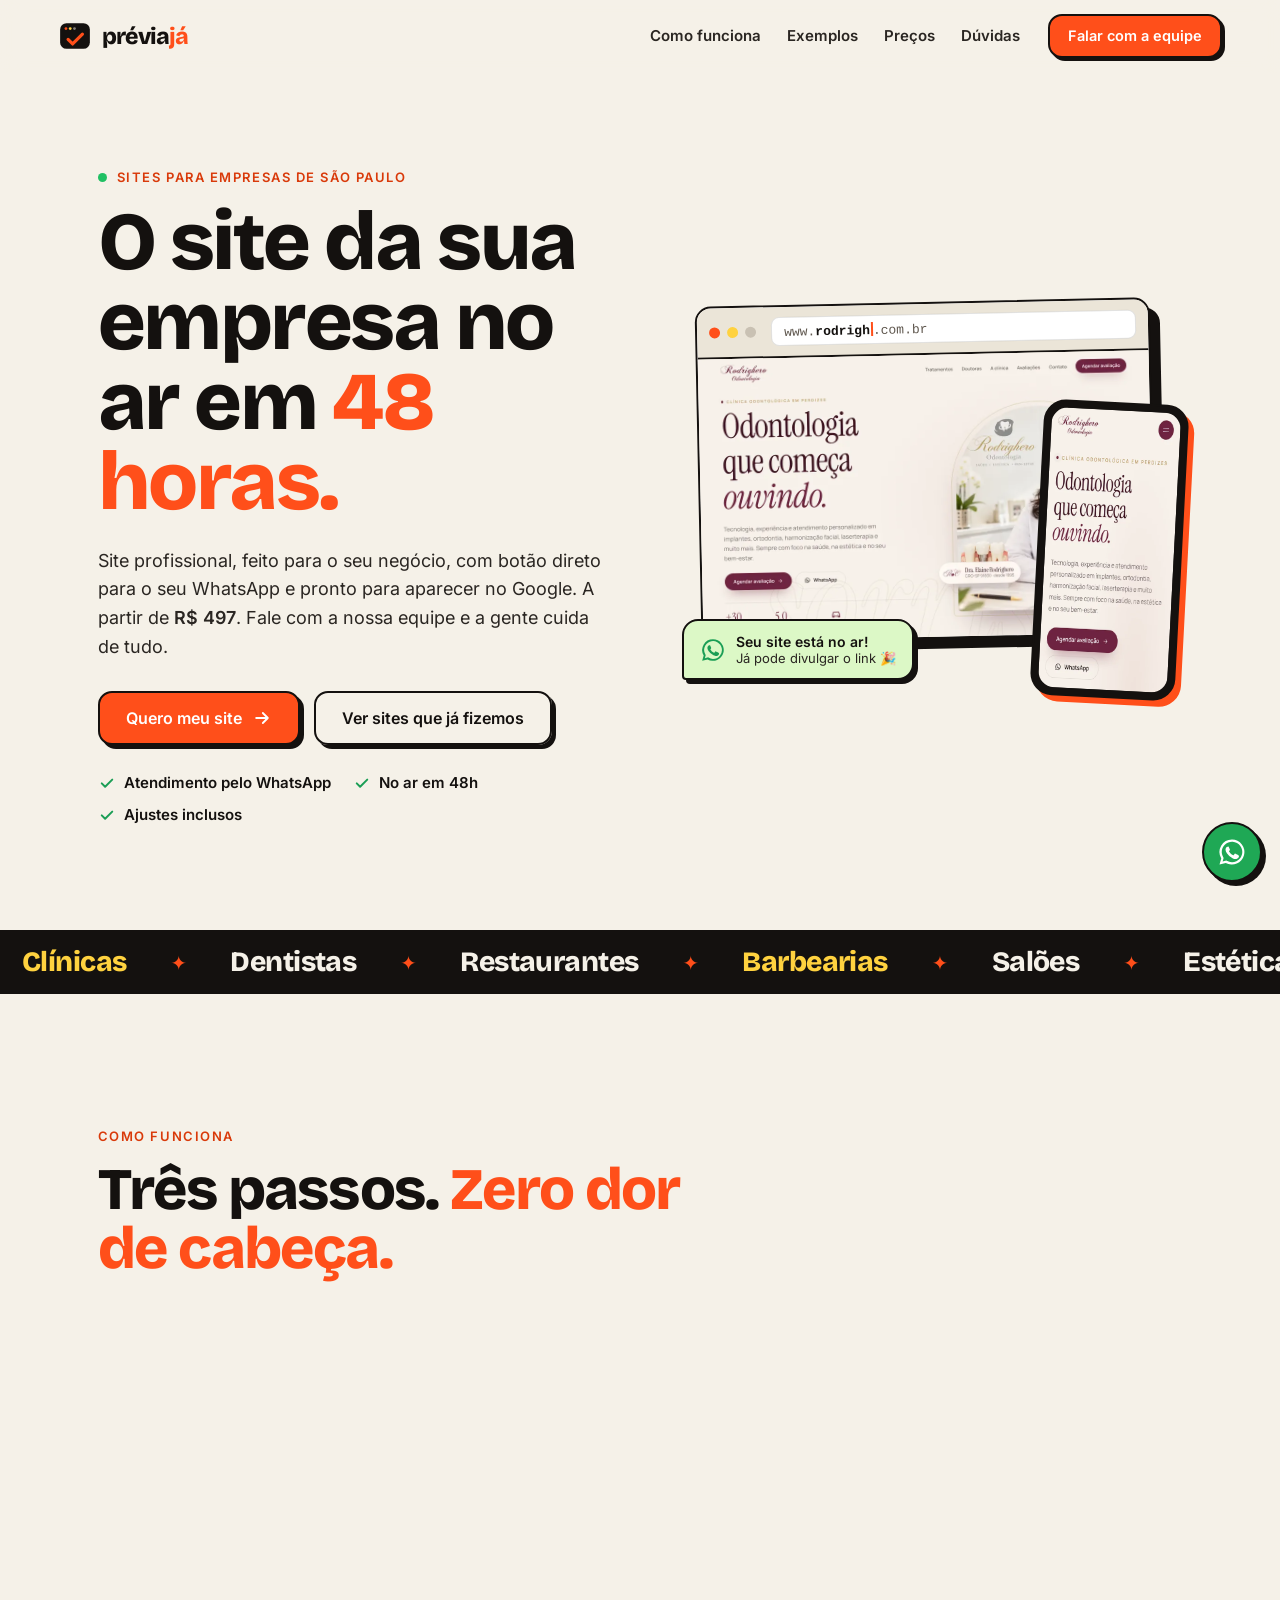
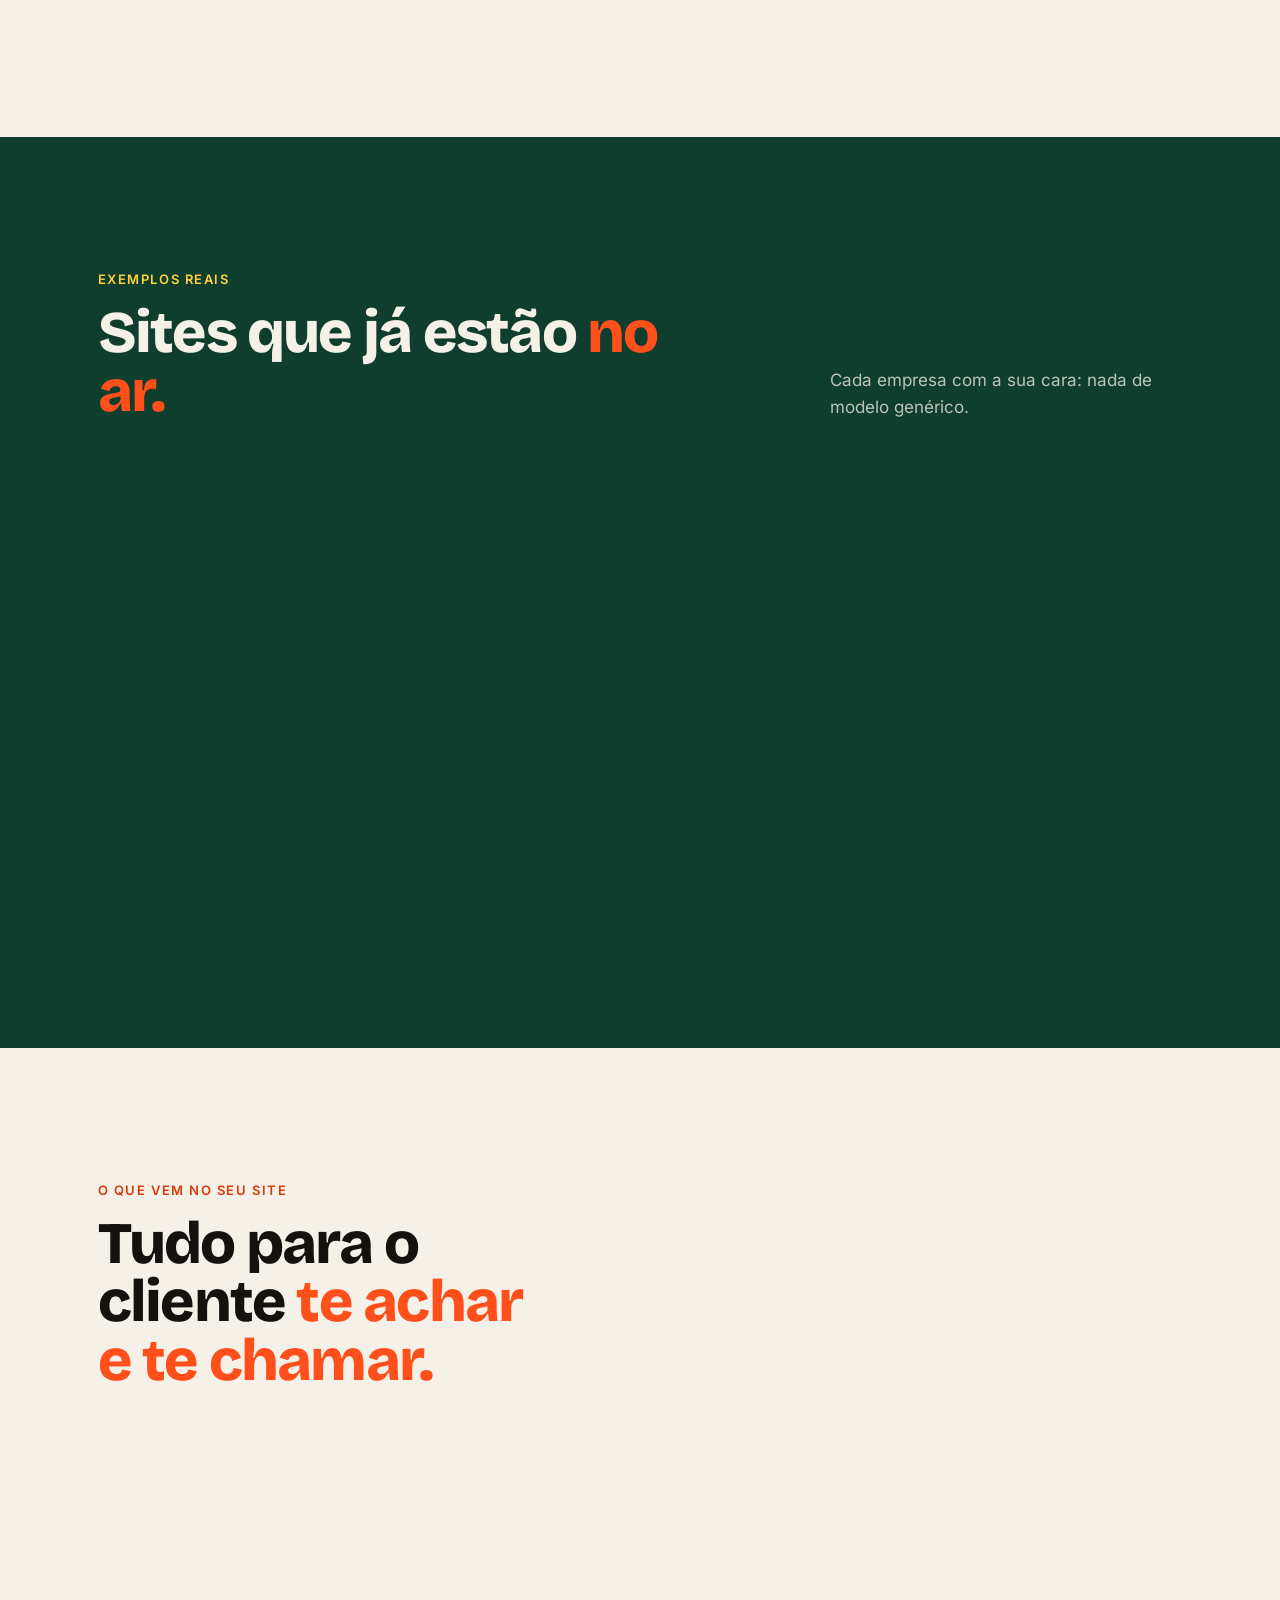
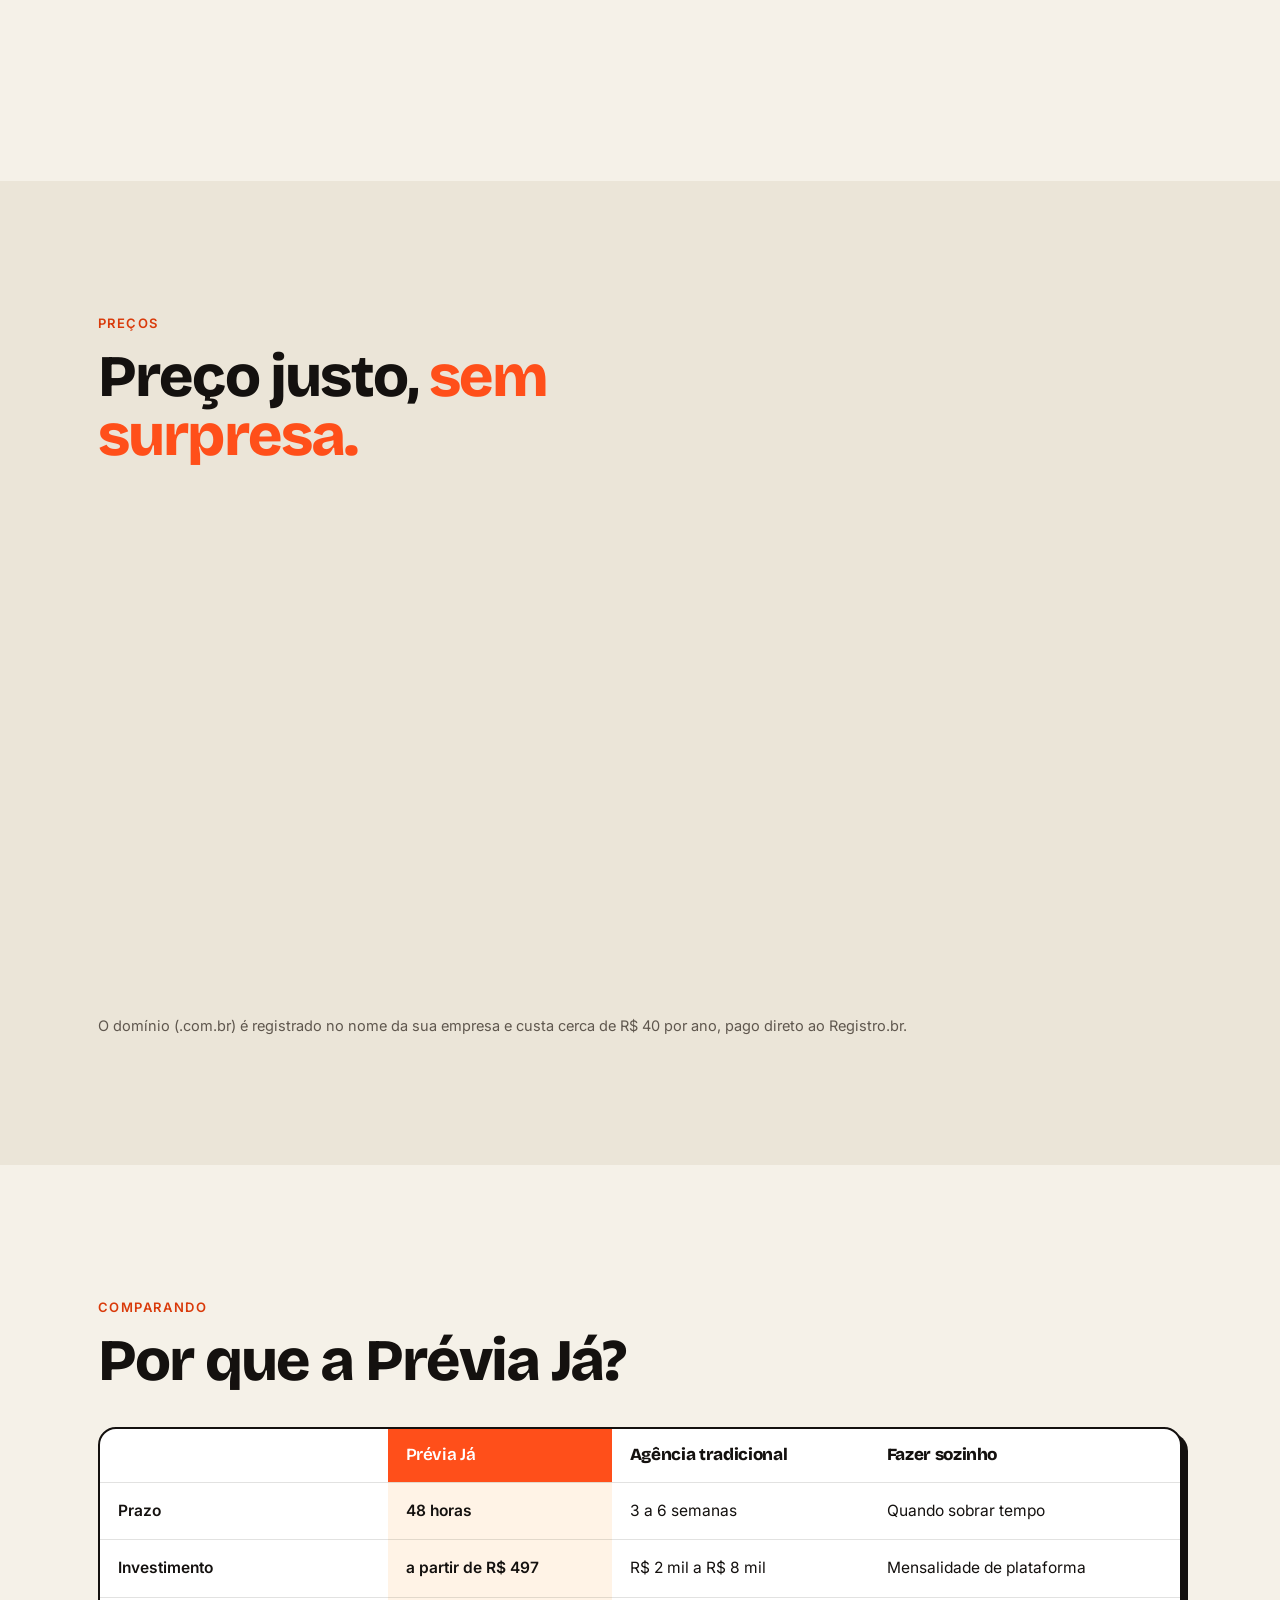
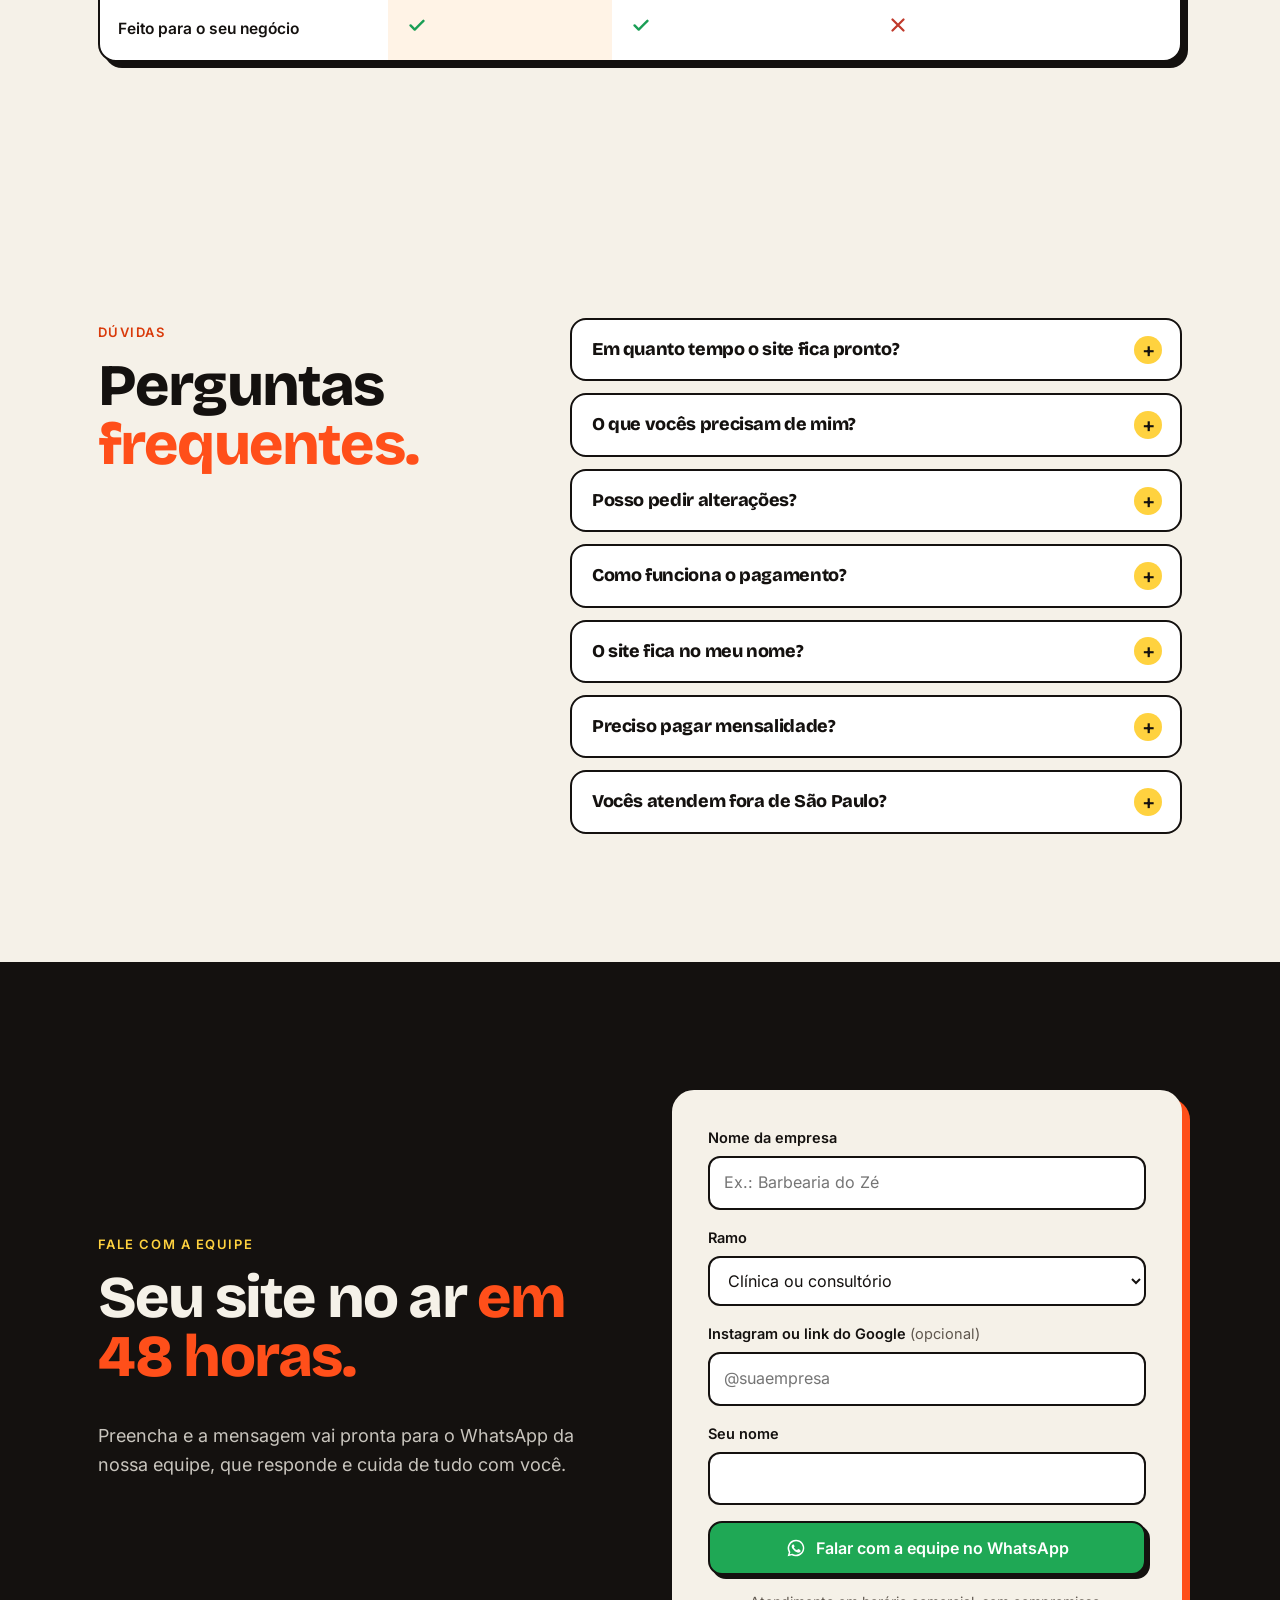
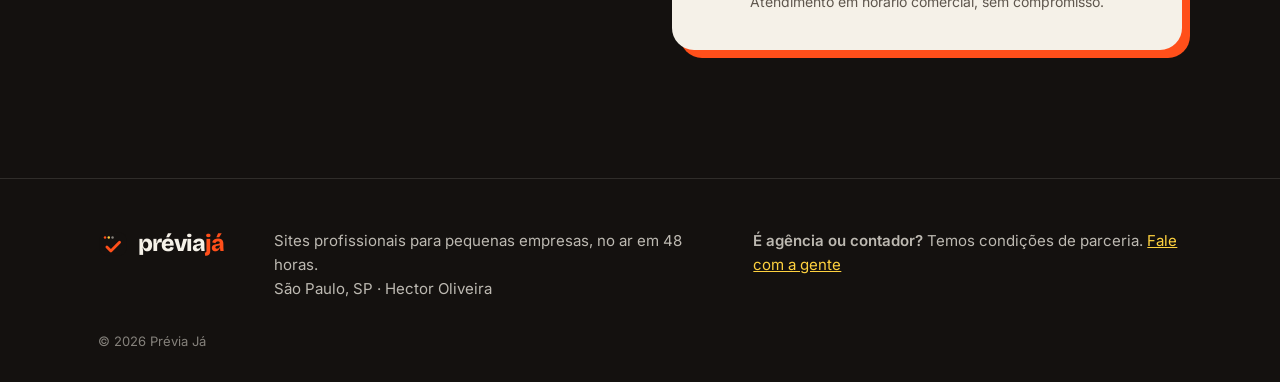
==== index.html @ f1b8ffe3 "Site da marca Prévia Já Co-Authored-By: Claude Opus 5.5 <noreply@anthropic.com> Claude-Session: http" ====
<!doctype html>
<html lang="pt-BR">
<head>
<meta charset="utf-8">
<meta name="viewport" content="width=device-width, initial-scale=1, viewport-fit=cover">
<title>Prévia Já · Site profissional para sua empresa no ar em 48 horas</title>
<meta name="description" content="Prévia Já cria sites profissionais para pequenas empresas, com botão direto para o WhatsApp e prontos para o Google. No ar em 48 horas, a partir de R$ 497. Clínicas, restaurantes, salões, lojas e serviços de São Paulo.">
<link rel="canonical" href="https://hctoliv.github.io/previaja/">
<meta name="robots" content="index, follow, max-image-preview:large">
<meta name="theme-color" content="#F5F1E8">
<meta name="referrer" content="strict-origin-when-cross-origin">
<meta http-equiv="Content-Security-Policy" content="default-src 'self'; img-src 'self' data:; style-src 'self'; font-src 'self'; script-src 'self'; connect-src 'self'; base-uri 'self'; form-action 'none'; object-src 'none'">
<meta property="og:type" content="website">
<meta property="og:locale" content="pt_BR">
<meta property="og:site_name" content="Prévia Já">
<meta property="og:title" content="Prévia Já · O site da sua empresa no ar em 48 horas">
<meta property="og:description" content="Site profissional, com WhatsApp e pronto para o Google, a partir de R$ 497. A equipe cuida de tudo.">
<meta property="og:url" content="https://hctoliv.github.io/previaja/">
<meta property="og:image" content="https://hctoliv.github.io/previaja/img/og.jpg">
<meta property="og:image:width" content="1200">
<meta property="og:image:height" content="630">
<meta name="twitter:card" content="summary_large_image">
<link rel="icon" href="img/logo.svg" type="image/svg+xml">
<link rel="apple-touch-icon" href="img/apple-touch-icon.png">
<link rel="preload" href="fonts/bricolage-grotesque-latin-800-normal.woff2" as="font" type="font/woff2" crossorigin>
<link rel="preload" href="fonts/inter-latin-400-normal.woff2" as="font" type="font/woff2" crossorigin>
<link rel="stylesheet" href="styles.css?v=1">
<script type="application/ld+json">
{"@context":"https://schema.org","@type":"ProfessionalService","name":"Prévia Já","description":"Criação de sites profissionais para pequenas empresas, no ar em 48 horas.","url":"https://hctoliv.github.io/previaja/","areaServed":"São Paulo, SP","founder":{"@type":"Person","name":"Hector Oliveira"},"offers":[{"@type":"Offer","name":"Site Express","price":"497","priceCurrency":"BRL"},{"@type":"Offer","name":"Site Completo","price":"1497","priceCurrency":"BRL"}]}
</script>
</head>
<body>

<svg class="sprite" aria-hidden="true">
  <symbol id="i-wa" viewBox="0 0 24 24"><path fill="currentColor" d="M12 2a10 10 0 0 0-8.6 15.1L2 22l5-1.3A10 10 0 1 0 12 2zm0 18.2a8.2 8.2 0 0 1-4.2-1.2l-.3-.2-3 .8.8-2.9-.2-.3A8.2 8.2 0 1 1 12 20.2zm4.5-6.1c-.2-.1-1.5-.7-1.7-.8s-.4-.1-.6.1-.7.8-.8 1-.3.2-.5.1a6.7 6.7 0 0 1-3.3-2.9c-.3-.4.3-.4.7-1.3.1-.2 0-.3 0-.4l-.8-1.8c-.2-.5-.4-.4-.6-.4h-.5a1 1 0 0 0-.7.3 3 3 0 0 0-.9 2.2 5.2 5.2 0 0 0 1.1 2.7 11.8 11.8 0 0 0 4.5 4c1.7.7 2.3.8 3.2.6a2.7 2.7 0 0 0 1.8-1.3 2.2 2.2 0 0 0 .1-1.3c0-.1-.2-.2-.5-.3z"/></symbol>
  <symbol id="i-arrow" viewBox="0 0 24 24"><path fill="none" stroke="currentColor" stroke-width="2.2" stroke-linecap="round" stroke-linejoin="round" d="M5 12h14m-6-6 6 6-6 6"/></symbol>
  <symbol id="i-check" viewBox="0 0 24 24"><path fill="none" stroke="currentColor" stroke-width="2.6" stroke-linecap="round" stroke-linejoin="round" d="m5 12.5 4.5 4.5L19 7.5"/></symbol>
  <symbol id="i-x" viewBox="0 0 24 24"><path fill="none" stroke="currentColor" stroke-width="2.4" stroke-linecap="round" d="M6 6l12 12M18 6 6 18"/></symbol>
</svg>

<a class="skip" href="#conteudo">Pular para o conteúdo</a>

<header class="nav" id="nav">
  <a class="brand" href="#topo" aria-label="Prévia Já, início"><img src="img/logo.svg" alt="" width="34" height="34"><span>prévia<b>já</b></span></a>
  <nav class="nav__links" aria-label="Seções">
    <a href="#como">Como funciona</a>
    <a href="#exemplos">Exemplos</a>
    <a href="#precos">Preços</a>
    <a href="#duvidas">Dúvidas</a>
  </nav>
  <a class="btn btn--sm" href="#pedir">Falar com a equipe</a>
</header>

<main id="conteudo">

  <section class="hero" id="topo">
    <div class="wrap hero__grid">
      <div class="hero__copy">
        <p class="kicker"><span class="dot"></span>Sites para empresas de São Paulo</p>
        <h1>O site da sua empresa no ar em <em>48 horas.</em></h1>
        <p class="lead">Site profissional, feito para o seu negócio, com botão direto para o seu WhatsApp e pronto para aparecer no Google. A partir de <b>R$ 497</b>. Fale com a nossa equipe e a gente cuida de tudo.</p>
        <div class="hero__ctas">
          <a class="btn" href="#pedir">Quero meu site<svg><use href="#i-arrow"/></svg></a>
          <a class="btn btn--ghost" href="#exemplos">Ver sites que já fizemos</a>
        </div>
        <ul class="hero__proof">
          <li><svg><use href="#i-check"/></svg>Atendimento pelo WhatsApp</li>
          <li><svg><use href="#i-check"/></svg>No ar em 48h</li>
          <li><svg><use href="#i-check"/></svg>Ajustes inclusos</li>
        </ul>
      </div>
      <div class="hero__demo" aria-hidden="true">
        <div class="browser">
          <div class="browser__bar"><i></i><i></i><i></i><span class="browser__url">www.<b id="urlSlug">suaempresa</b><span class="caret"></span>.com.br</span></div>
          <div class="browser__screen" id="screens">
            <img class="on" src="img/ex-rodrighero-d.webp" alt="" width="960" height="600">
            <img src="img/ex-larisse-imoveis-d.webp" alt="" width="960" height="600">
            <img src="img/ex-impressao45-d.webp" alt="" width="960" height="600">
            <img src="img/ex-henrique-podgurski-d.webp" alt="" width="960" height="600">
            <img src="img/ex-ricardo-tattoo-site-d.webp" alt="" width="960" height="600">
          </div>
        </div>
        <div class="phone"><img id="phoneShot" src="img/ex-rodrighero-m.webp" alt="" width="390" height="844"></div>
        <div class="bubble"><svg><use href="#i-wa"/></svg><span><b>Seu site está no ar!</b><small>Já pode divulgar o link 🎉</small></span></div>
      </div>
    </div>
  </section>

  <div class="marquee" aria-hidden="true"><div class="marquee__track">
    <span>Clínicas</span><span>Dentistas</span><span>Restaurantes</span><span>Barbearias</span><span>Salões</span><span>Estética</span><span>Pet shops</span><span>Imobiliárias</span><span>Lojas</span><span>Oficinas</span><span>Advogados</span><span>Contadores</span>
    <span>Clínicas</span><span>Dentistas</span><span>Restaurantes</span><span>Barbearias</span><span>Salões</span><span>Estética</span><span>Pet shops</span><span>Imobiliárias</span><span>Lojas</span><span>Oficinas</span><span>Advogados</span><span>Contadores</span>
  </div></div>

  <section class="sec how" id="como">
    <div class="wrap">
      <p class="kicker">Como funciona</p>
      <h2>Três passos. <em>Zero dor de cabeça.</em></h2>
      <ol class="steps">
        <li class="step rv">
          <span class="step__n">1</span>
          <h3>Fale com a gente</h3>
          <p>Mande o nome da empresa e o Instagram pelo WhatsApp. Nossa equipe entende o que você precisa.</p>
        </li>
        <li class="step rv">
          <span class="step__n">2</span>
          <h3>A gente cria</h3>
          <p>Montamos o site com as suas fotos, os seus serviços e a sua cara. Você acompanha e pede ajustes pelo WhatsApp.</p>
        </li>
        <li class="step rv">
          <span class="step__n">3</span>
          <h3>No ar em 48 horas</h3>
          <p>O site vai ao ar com o seu endereço na internet, pronto para divulgar e receber clientes.</p>
        </li>
      </ol>
    </div>
  </section>

  <section class="sec ex" id="exemplos">
    <div class="wrap ex__head">
      <div>
        <p class="kicker">Exemplos reais</p>
        <h2>Sites que já estão <em>no ar.</em></h2>
      </div>
      <p class="muted">Cada empresa com a sua cara: nada de modelo genérico.</p>
    </div>
    <div class="ex__track" id="exTrack">
      <a class="ex__card rv" href="https://hctoliv.github.io/rodrighero/" target="_blank" rel="noopener"><img src="img/ex-rodrighero-d.webp" alt="Site da Rodrighero Odontologia" width="960" height="600" loading="lazy"><span><b>Rodrighero Odontologia</b>Clínica odontológica</span></a>
      <a class="ex__card rv" href="https://hctoliv.github.io/henrique-podgurski/" target="_blank" rel="noopener"><img src="img/ex-henrique-podgurski-d.webp" alt="Site do Dr. Henrique Podgurski" width="960" height="600" loading="lazy"><span><b>Dr. Henrique Podgurski</b>Implantes e prótese</span></a>
      <a class="ex__card rv" href="https://hctoliv.github.io/larisse-imoveis/" target="_blank" rel="noopener"><img src="img/ex-larisse-imoveis-d.webp" alt="Site da Larisse Imóveis" width="960" height="600" loading="lazy"><span><b>Larisse Imóveis</b>Corretora</span></a>
      <a class="ex__card rv" href="https://hctoliv.github.io/impressao45/" target="_blank" rel="noopener"><img src="img/ex-impressao45-d.webp" alt="Site da Oficina de Estampas" width="960" height="600" loading="lazy"><span><b>Oficina de Estampas</b>Silk-screen</span></a>
      <a class="ex__card rv" href="https://hctoliv.github.io/ricardo-tattoo-site/" target="_blank" rel="noopener"><img src="img/ex-ricardo-tattoo-site-d.webp" alt="Site do Ricardo Tattoo" width="960" height="600" loading="lazy"><span><b>Ricardo Tattoo</b>Estúdio de tatuagem</span></a>
      <a class="ex__card rv" href="https://hctoliv.github.io/cmte-hamilton/" target="_blank" rel="noopener"><img src="img/ex-cmte-hamilton-d.webp" alt="Site do Comandante Hamilton" width="960" height="600" loading="lazy"><span><b>Comandante Hamilton</b>Palestrante e autor</span></a>
    </div>
  </section>

  <section class="sec feat">
    <div class="wrap feat__grid">
      <div>
        <p class="kicker">O que vem no seu site</p>
        <h2>Tudo para o cliente <em>te achar e te chamar.</em></h2>
      </div>
      <ul class="feat__list">
        <li class="rv"><b>Botão direto pro WhatsApp</b>O cliente toca e já cai na sua conversa, com a mensagem pronta.</li>
        <li class="rv"><b>Aparece no Google</b>Estrutura pensada para quem pesquisa o seu serviço no seu bairro.</li>
        <li class="rv"><b>Perfeito no celular</b>É onde quase todo mundo vai abrir. Rápido e fácil de usar.</li>
        <li class="rv"><b>Suas fotos e avaliações</b>A nota do Google e o seu trabalho real, em destaque.</li>
        <li class="rv"><b>Horário e como chegar</b>Mapa, endereço e horário sempre à mão.</li>
        <li class="rv"><b>Seu endereço .com.br</b>Ajudamos a registrar o domínio no nome da sua empresa.</li>
      </ul>
    </div>
  </section>

  <section class="sec price" id="precos">
    <div class="wrap">
      <p class="kicker">Preços</p>
      <h2>Preço justo, <em>sem surpresa.</em></h2>
      <div class="plans">
        <article class="plan rv">
          <h3>Site Express</h3>
          <p class="plan__price"><small>R$</small>497</p>
          <p class="plan__alt">ou 3x de R$ 175 no cartão</p>
          <ul>
            <li>Página única completa</li>
            <li>Botão de WhatsApp, mapa e horário</li>
            <li>Fotos, serviços e avaliações</li>
            <li>Pronto para o Google</li>
            <li>No ar em 48 horas</li>
          </ul>
          <a class="btn btn--block" href="#pedir">Quero esse</a>
        </article>
        <article class="plan plan--hot rv">
          <span class="plan__tag">Mais completo</span>
          <h3>Site Completo</h3>
          <p class="plan__price"><small>R$</small>1.497</p>
          <p class="plan__alt">ou 3x de R$ 529 no cartão</p>
          <ul>
            <li>Tudo do Express</li>
            <li>Várias seções e páginas</li>
            <li>Ferramenta de orçamento ou agendamento</li>
            <li>Galeria e animações sob medida</li>
            <li>No ar em 5 a 7 dias</li>
          </ul>
          <a class="btn btn--block" href="#pedir">Quero esse</a>
        </article>
        <article class="plan rv">
          <h3>Cuidado Mensal</h3>
          <p class="plan__price"><small>R$</small>97<small>/mês</small></p>
          <p class="plan__alt">opcional, cancele quando quiser</p>
          <ul>
            <li>Hospedagem inclusa</li>
            <li>Ajustes de texto, foto e preço</li>
            <li>Instagram atualizado no site</li>
            <li>Suporte pelo WhatsApp</li>
          </ul>
          <a class="btn btn--ghost btn--block" href="#pedir">Saber mais</a>
        </article>
      </div>
      <p class="note">O domínio (.com.br) é registrado no nome da sua empresa e custa cerca de R$ 40 por ano, pago direto ao Registro.br.</p>
    </div>
  </section>

  <section class="sec vs">
    <div class="wrap">
      <p class="kicker">Comparando</p>
      <h2>Por que a Prévia Já?</h2>
      <div class="table-wrap">
        <table class="cmp">
          <thead><tr><th></th><th class="us">Prévia Já</th><th>Agência tradicional</th><th>Fazer sozinho</th></tr></thead>
          <tbody>
            <tr><th>Prazo</th><td class="us">48 horas</td><td>3 a 6 semanas</td><td>Quando sobrar tempo</td></tr>
            <tr><th>Investimento</th><td class="us">a partir de R$ 497</td><td>R$ 2 mil a R$ 8 mil</td><td>Mensalidade de plataforma</td></tr>
            <tr><th>Feito para o seu negócio</th><td class="us"><svg><use href="#i-check"/></svg></td><td><svg><use href="#i-check"/></svg></td><td><svg class="no"><use href="#i-x"/></svg></td></tr>
          </tbody>
        </table>
      </div>
    </div>
  </section>

  <section class="sec faq" id="duvidas">
    <div class="wrap faq__grid">
      <div>
        <p class="kicker">Dúvidas</p>
        <h2>Perguntas <em>frequentes.</em></h2>
      </div>
      <div class="faq__list">
        <details><summary>Em quanto tempo o site fica pronto?</summary><p>O Site Express vai ao ar em até 48 horas depois de recebermos as informações. O Site Completo fica pronto em 5 a 7 dias.</p></details>
        <details><summary>O que vocês precisam de mim?</summary><p>O nome da empresa, o Instagram ou o link do Google e, se tiver, fotos e a lista de serviços. Nossa equipe pede tudo pelo WhatsApp, sem complicação.</p></details>
        <details><summary>Posso pedir alterações?</summary><p>Pode. Ajustes de texto, fotos, cores e serviços estão inclusos antes de o site ir ao ar.</p></details>
        <details><summary>Como funciona o pagamento?</summary><p>Metade no Pix para começar e metade na entrega, ou parcelado no cartão.</p></details>
        <details><summary>O site fica no meu nome?</summary><p>Sim. O endereço (.com.br) é registrado no nome da sua empresa. O site é seu.</p></details>
        <details><summary>Preciso pagar mensalidade?</summary><p>Não é obrigatório. O Cuidado Mensal é opcional, para quem quer hospedagem e ajustes sem preocupação.</p></details>
        <details><summary>Vocês atendem fora de São Paulo?</summary><p>Atendemos qualquer cidade. Todo o processo é online, pelo WhatsApp.</p></details>
      </div>
    </div>
  </section>

  <section class="sec ask" id="pedir">
    <div class="wrap ask__grid">
      <div>
        <p class="kicker kicker--light">Fale com a equipe</p>
        <h2>Seu site no ar <em>em 48 horas.</em></h2>
        <p class="lead">Preencha e a mensagem vai pronta para o WhatsApp da nossa equipe, que responde e cuida de tudo com você.</p>
      </div>
      <form class="form" id="form" novalidate>
        <label><span>Nome da empresa</span><input name="empresa" required autocomplete="organization" placeholder="Ex.: Barbearia do Zé"></label>
        <label><span>Ramo</span>
          <select name="ramo">
            <option>Clínica ou consultório</option><option>Dentista</option><option>Estética e beleza</option><option>Barbearia ou salão</option><option>Restaurante, bar ou lanchonete</option><option>Pet shop ou veterinário</option><option>Loja</option><option>Imobiliária ou corretor</option><option>Oficina ou serviços</option><option>Outro</option>
          </select>
        </label>
        <label><span>Instagram ou link do Google <i>(opcional)</i></span><input name="link" placeholder="@suaempresa"></label>
        <label><span>Seu nome</span><input name="nome" required autocomplete="given-name"></label>
        <p class="form__err" id="formErr" hidden>Preencha o nome da empresa e o seu nome.</p>
        <button class="btn btn--block" type="submit"><svg><use href="#i-wa"/></svg>Falar com a equipe no WhatsApp</button>
        <p class="form__safe">Atendimento em horário comercial, sem compromisso.</p>
      </form>
    </div>
  </section>

</main>

<footer class="foot">
  <div class="wrap foot__grid">
    <a class="brand brand--light" href="#topo"><img src="img/logo.svg" alt="" width="30" height="30"><span>prévia<b>já</b></span></a>
    <p>Sites profissionais para pequenas empresas, no ar em 48 horas.<br>São Paulo, SP · Hector Oliveira</p>
    <p class="foot__ag"><b>É agência ou contador?</b> Temos condições de parceria. <a href="#" data-wa="Olá! Tenho uma agência/escritório e quero saber da parceria da Prévia Já.">Fale com a gente</a></p>
  </div>
  <p class="wrap foot__legal">© <span id="year">2026</span> Prévia Já</p>
</footer>

<a class="wa-float" href="#" data-wa="Olá! Vim pelo site da Prévia Já e quero saber mais." aria-label="Falar com a Prévia Já no WhatsApp"><svg><use href="#i-wa"/></svg></a>

<script src="config.js?v=1" defer></script>
<script src="main.js?v=1" defer></script>
</body>
</html>
---- styles.css ----
@font-face { font-family: "Bricolage"; src: url("fonts/bricolage-grotesque-latin-600-normal.woff2") format("woff2"); font-weight: 600; font-display: swap; }
@font-face { font-family: "Bricolage"; src: url("fonts/bricolage-grotesque-latin-800-normal.woff2") format("woff2"); font-weight: 800; font-display: swap; }
@font-face { font-family: "Inter"; src: url("fonts/inter-latin-400-normal.woff2") format("woff2"); font-weight: 400; font-display: swap; }
@font-face { font-family: "Inter"; src: url("fonts/inter-latin-600-normal.woff2") format("woff2"); font-weight: 600; font-display: swap; }

:root {
  --paper: #f5f1e8;
  --paper-2: #ebe5d8;
  --ink: #14110f;
  --ink-2: #2a2622;
  --muted: #5f574e;
  --or: #ff4f1a;
  --or-deep: #d93a0a;
  --yel: #ffd23f;
  --green: #0f3d2e;
  --line: rgba(20, 17, 15, .12);
  --pad: clamp(18px, 4.5vw, 64px);
  --wrap: 1200px;
  --display: "Bricolage", "Arial Black", system-ui, sans-serif;
}
*, *::before, *::after { box-sizing: border-box; }
html { -webkit-text-size-adjust: 100%; overflow-x: clip; scroll-behavior: smooth; }
body { margin: 0; background: var(--paper); color: var(--ink); font: 400 17px/1.6 "Inter", system-ui, sans-serif; overflow-x: clip; }
img { display: block; max-width: 100%; height: auto; }
a { color: inherit; }
button, input, select { font: inherit; }
.sprite { display: none; }
.wrap { max-width: var(--wrap); margin: 0 auto; padding: 0 var(--pad); }
.skip { position: absolute; left: -999px; top: 8px; z-index: 100; background: var(--ink); color: var(--paper); padding: 10px 16px; border-radius: 8px; }
.skip:focus { left: 8px; }
:focus-visible { outline: 3px solid var(--or); outline-offset: 3px; }
.muted { color: var(--muted); }

h1, h2, h3 { font-family: var(--display); font-weight: 800; letter-spacing: -.03em; margin: 0; }
h1 { font-size: clamp(42px, 6.4vw, 88px); line-height: .98; margin-bottom: 24px; }
h2 { font-size: clamp(34px, 4.6vw, 62px); line-height: 1; margin-bottom: 36px; max-width: 16ch; }
h1 em, h2 em { font-style: normal; color: var(--or); }
.kicker { display: inline-flex; align-items: center; gap: 10px; margin: 0 0 18px; font: 600 13px/1 "Inter"; letter-spacing: .12em; text-transform: uppercase; color: var(--or-deep); }
.kicker--light { color: var(--yel); }
.dot { width: 9px; height: 9px; border-radius: 50%; background: #20c063; box-shadow: 0 0 0 0 rgba(32, 192, 99, .5); animation: ping 2s infinite; }
@keyframes ping { 70% { box-shadow: 0 0 0 9px rgba(32, 192, 99, 0); } 100% { box-shadow: 0 0 0 0 rgba(32, 192, 99, 0); } }
.lead { font-size: clamp(17px, 1.4vw, 20px); color: var(--ink-2); max-width: 46ch; margin: 0 0 30px; }

.btn { display: inline-flex; align-items: center; justify-content: center; gap: 10px; min-height: 54px; padding: 14px 26px; border-radius: 14px; border: 2px solid var(--ink); background: var(--or); color: #fff; font: 600 16px/1 "Inter"; text-decoration: none; cursor: pointer; box-shadow: 4px 4px 0 var(--ink); transition: transform .15s, box-shadow .15s; }
.btn svg { width: 20px; height: 20px; flex: none; }
.btn:hover { transform: translate(-2px, -2px); box-shadow: 6px 6px 0 var(--ink); }
.btn:active { transform: translate(2px, 2px); box-shadow: 1px 1px 0 var(--ink); }
.btn--ghost { background: transparent; color: var(--ink); }
.btn--sm { min-height: 44px; padding: 10px 18px; font-size: 14.5px; box-shadow: 3px 3px 0 var(--ink); }
.btn--block { width: 100%; }

/* nav */
.nav { position: sticky; top: 0; z-index: 50; display: flex; align-items: center; gap: 28px; padding: 14px var(--pad); background: rgba(245, 241, 232, .88); backdrop-filter: blur(12px); -webkit-backdrop-filter: blur(12px); border-bottom: 1px solid transparent; transition: border-color .3s; }
.nav.is-solid { border-color: var(--line); }
.brand { display: inline-flex; align-items: center; gap: 10px; text-decoration: none; font: 800 23px/1 var(--display); letter-spacing: -.04em; }
.brand b { color: var(--or); }
.nav__links { display: flex; gap: 26px; margin-left: auto; }
.nav__links a { font-weight: 600; font-size: 15px; text-decoration: none; color: var(--ink-2); }
.nav__links a:hover { color: var(--or-deep); }

/* hero */
.hero { padding: clamp(40px, 7vw, 90px) 0 clamp(60px, 8vw, 110px); }
.hero__grid { display: grid; grid-template-columns: 1.05fr .95fr; gap: clamp(30px, 5vw, 70px); align-items: center; }
.hero__ctas { display: flex; flex-wrap: wrap; gap: 14px; margin-bottom: 26px; }
.hero__proof { list-style: none; margin: 0; padding: 0; display: flex; flex-wrap: wrap; gap: 8px 22px; font-weight: 600; font-size: 15px; }
.hero__proof li { display: flex; align-items: center; gap: 8px; }
.hero__proof svg { width: 18px; height: 18px; color: #1a9e55; }
.hero__demo { position: relative; padding: 10px 30px 60px 0; }
.browser { border: 2px solid var(--ink); border-radius: 16px; background: #fff; overflow: hidden; box-shadow: 10px 10px 0 var(--ink); transform: rotate(-1.2deg); }
.browser__bar { display: flex; align-items: center; gap: 7px; padding: 10px 12px; border-bottom: 2px solid var(--ink); background: var(--paper-2); }
.browser__bar i { width: 11px; height: 11px; border-radius: 50%; background: var(--or); }
.browser__bar i:nth-child(2) { background: var(--yel); }
.browser__bar i:nth-child(3) { background: #c9c1b3; }
.browser__url { flex: 1; margin-left: 8px; padding: 6px 12px; border-radius: 8px; background: #fff; border: 1.5px solid var(--line); font: 500 13px/1 ui-monospace, monospace; color: var(--muted); white-space: nowrap; overflow: hidden; }
.browser__url b { color: var(--ink); font-weight: 600; }
.caret { display: inline-block; width: 2px; height: 14px; margin-left: 1px; vertical-align: -2px; background: var(--or); animation: blink 1s steps(1) infinite; }
@keyframes blink { 50% { opacity: 0; } }
.browser__screen { position: relative; aspect-ratio: 16 / 10; background: var(--paper-2); }
.browser__screen img { position: absolute; inset: 0; width: 100%; height: 100%; object-fit: cover; object-position: top; opacity: 0; transition: opacity .7s; }
.browser__screen img.on { opacity: 1; }
.phone { position: absolute; right: 0; bottom: 0; width: 30%; max-width: 170px; border: 2px solid var(--ink); border-radius: 22px; padding: 6px; background: var(--ink); box-shadow: 6px 6px 0 var(--or); transform: rotate(3deg); }
.phone img { border-radius: 16px; width: 100%; aspect-ratio: 390 / 844; object-fit: cover; object-position: top; transition: opacity .5s; }
.bubble { position: absolute; left: -16px; bottom: 18px; display: flex; align-items: center; gap: 10px; padding: 12px 16px; border-radius: 16px 16px 16px 4px; background: #dcf8c6; border: 2px solid var(--ink); box-shadow: 4px 4px 0 var(--ink); max-width: 250px; animation: pop 6s ease-in-out infinite; }
.bubble svg { width: 26px; height: 26px; color: #1a9e55; flex: none; }
.bubble span { display: grid; line-height: 1.25; font-size: 14px; }
.bubble small { color: var(--ink-2); font-size: 13px; }
@keyframes pop { 0%, 8% { transform: scale(.6); opacity: 0; } 14%, 85% { transform: none; opacity: 1; } 95%, 100% { transform: scale(.9); opacity: 0; } }

/* faixa */
.marquee { overflow: hidden; background: var(--ink); color: var(--paper); border-block: 2px solid var(--ink); }
.marquee__track { display: flex; width: max-content; animation: marq 38s linear infinite; }
.marquee span { padding: 16px 22px; font: 800 clamp(20px, 2.2vw, 28px)/1 var(--display); letter-spacing: -.02em; white-space: nowrap; }
.marquee span:nth-child(3n+1) { color: var(--yel); }
.marquee span::after { content: "✦"; margin-left: 44px; color: var(--or); font-size: .7em; vertical-align: middle; }
@keyframes marq { to { transform: translateX(-50%); } }

/* seções */
.sec { padding: clamp(80px, 10vw, 130px) 0; }
.steps { list-style: none; margin: 0; padding: 0; display: grid; grid-template-columns: repeat(3, 1fr); gap: 20px; }
.step { position: relative; padding: 30px 26px 28px; border: 2px solid var(--ink); border-radius: 20px; background: #fff; box-shadow: 6px 6px 0 var(--ink); }
.step:nth-child(2) { background: var(--yel); }
.step:nth-child(3) { background: var(--or); color: #fff; }
.step__n { display: grid; place-items: center; width: 52px; height: 52px; margin-bottom: 22px; border-radius: 50%; border: 2px solid currentColor; font: 800 24px/1 var(--display); }
.step h3 { font-size: 28px; margin-bottom: 8px; }
.step p { margin: 0; font-size: 16.5px; }

.ex { background: var(--green); color: var(--paper); overflow: hidden; }
.ex .kicker { color: var(--yel); }
.ex__head { display: flex; flex-wrap: wrap; align-items: end; justify-content: space-between; gap: 10px 40px; }
.ex .muted { color: rgba(245, 241, 232, .75); max-width: 32ch; margin: 0 0 36px; }
.ex__track { display: flex; gap: 22px; overflow-x: auto; scroll-snap-type: x mandatory; padding: 6px var(--pad) 24px; scrollbar-width: none; }
.ex__track::-webkit-scrollbar { display: none; }
.ex__card { flex: none; width: min(78vw, 560px); scroll-snap-align: start; text-decoration: none; border: 2px solid var(--ink); border-radius: 18px; overflow: hidden; background: var(--paper); color: var(--ink); box-shadow: 8px 8px 0 var(--ink); transition: transform .25s; }
.ex__card:hover { transform: translateY(-6px); }
.ex__card img { width: 100%; aspect-ratio: 16 / 10; object-fit: cover; object-position: top; border-bottom: 2px solid var(--ink); }
.ex__card span { display: grid; padding: 16px 20px; font-size: 14.5px; color: var(--muted); }
.ex__card b { font: 800 21px/1.2 var(--display); color: var(--ink); letter-spacing: -.02em; }

.feat__grid { display: grid; grid-template-columns: .9fr 1.1fr; gap: clamp(30px, 5vw, 80px); align-items: start; }
.feat__list { list-style: none; margin: 0; padding: 0; display: grid; grid-template-columns: 1fr 1fr; gap: 16px; }
.feat__list li { padding: 22px; border-radius: 18px; background: #fff; border: 1.5px solid var(--line); color: var(--muted); font-size: 15.5px; }
.feat__list b { display: block; margin-bottom: 6px; font: 800 19px/1.2 var(--display); color: var(--ink); letter-spacing: -.02em; }

.price { background: var(--paper-2); }
.plans { display: grid; grid-template-columns: repeat(3, 1fr); gap: 22px; align-items: stretch; }
.plan { position: relative; display: flex; flex-direction: column; padding: 30px 26px; border: 2px solid var(--ink); border-radius: 22px; background: #fff; box-shadow: 6px 6px 0 var(--ink); }
.plan--hot { background: var(--ink); color: var(--paper); box-shadow: 8px 8px 0 var(--or); }
.plan__tag { position: absolute; top: -15px; left: 24px; padding: 6px 12px; border-radius: 999px; background: var(--yel); color: var(--ink); border: 2px solid var(--ink); font: 600 12.5px/1 "Inter"; text-transform: uppercase; letter-spacing: .08em; }
.plan h3 { font-size: 24px; margin-bottom: 10px; }
.plan__price { margin: 0; font: 800 56px/1 var(--display); letter-spacing: -.04em; }
.plan__price small { font-size: 22px; margin-right: 4px; }
.plan__price small:last-child { margin: 0 0 0 4px; font-size: 18px; color: var(--muted); }
.plan--hot .plan__price small:last-child { color: rgba(245, 241, 232, .7); }
.plan__alt { margin: 6px 0 20px; font-size: 14.5px; color: var(--muted); }
.plan--hot .plan__alt { color: rgba(245, 241, 232, .7); }
.plan ul { list-style: none; margin: 0 0 26px; padding: 0; display: grid; gap: 10px; flex: 1; }
.plan li { position: relative; padding-left: 28px; font-size: 15.5px; }
.plan li::before { content: ""; position: absolute; left: 0; top: 4px; width: 18px; height: 18px; border-radius: 50%; background: var(--or) url("data:image/svg+xml,%3Csvg xmlns='http://www.w3.org/2000/svg' viewBox='0 0 24 24'%3E%3Cpath fill='none' stroke='white' stroke-width='3.2' stroke-linecap='round' stroke-linejoin='round' d='m6 12.5 4 4L18 8'/%3E%3C/svg%3E") center / 13px no-repeat; }
.plan--hot .btn { background: var(--or); border-color: var(--paper); box-shadow: 4px 4px 0 var(--paper); }
.note { margin: 26px 0 0; font-size: 14.5px; color: var(--muted); }

.table-wrap { overflow-x: auto; border: 2px solid var(--ink); border-radius: 18px; background: #fff; box-shadow: 6px 6px 0 var(--ink); }
.cmp { width: 100%; border-collapse: collapse; min-width: 620px; font-size: 15.5px; }
.cmp th, .cmp td { padding: 16px 18px; text-align: left; border-bottom: 1px solid var(--line); }
.cmp thead th { font: 800 17px/1.2 var(--display); letter-spacing: -.02em; }
.cmp tbody tr:last-child > * { border-bottom: 0; }
.cmp tbody th { font-weight: 600; }
.cmp .us { background: #fff3e6; font-weight: 600; }
.cmp thead .us { background: var(--or); color: #fff; }
.cmp svg { width: 22px; height: 22px; color: #1a9e55; }
.cmp svg.no { color: #c0392b; }

.faq__grid { display: grid; grid-template-columns: .8fr 1.2fr; gap: clamp(30px, 5vw, 80px); align-items: start; }
.faq__list { display: grid; gap: 12px; }
.faq details { border: 2px solid var(--ink); border-radius: 16px; background: #fff; }
.faq summary { cursor: pointer; list-style: none; padding: 18px 54px 18px 20px; position: relative; font: 800 18px/1.3 var(--display); letter-spacing: -.02em; }
.faq summary::-webkit-details-marker { display: none; }
.faq summary::after { content: "+"; position: absolute; right: 18px; top: 50%; transform: translateY(-50%); width: 28px; height: 28px; display: grid; place-items: center; border-radius: 50%; background: var(--yel); font: 600 20px/1 "Inter"; transition: transform .2s; }
.faq details[open] summary::after { transform: translateY(-50%) rotate(45deg); }
.faq details p { margin: 0; padding: 0 20px 18px; color: var(--muted); }

.ask { background: var(--ink); color: var(--paper); }
.ask .lead { color: rgba(245, 241, 232, .8); }
.ask__grid { display: grid; grid-template-columns: 1fr 1fr; gap: clamp(30px, 5vw, 80px); align-items: center; }
.form { display: grid; gap: 16px; padding: clamp(22px, 3vw, 34px); border-radius: 22px; background: var(--paper); color: var(--ink); border: 2px solid var(--paper); box-shadow: 8px 8px 0 var(--or); }
.form label { display: grid; gap: 7px; }
.form label span { font-weight: 600; font-size: 14.5px; }
.form label i { font-style: normal; color: var(--muted); font-weight: 400; }
.form input, .form select { width: 100%; min-height: 50px; padding: 12px 14px; border-radius: 12px; border: 2px solid var(--ink); background: #fff; color: var(--ink); font-size: 16px; }
.form input:focus, .form select:focus { outline: none; border-color: var(--or); box-shadow: 0 0 0 3px rgba(255, 79, 26, .25); }
.form input[aria-invalid="true"] { border-color: #c0392b; }
.form__err { margin: 0; color: #c0392b; font-weight: 600; font-size: 14.5px; }
.form__safe { margin: 0; text-align: center; font-size: 14px; color: var(--muted); }
.form .btn { background: #1fa855; }

.foot { padding: 50px 0 30px; background: var(--ink); color: rgba(245, 241, 232, .75); border-top: 1px solid rgba(245, 241, 232, .12); font-size: 15px; }
.foot__grid { display: grid; grid-template-columns: auto 1fr 1fr; gap: 20px 50px; align-items: start; }
.foot__grid p { margin: 0; }
.brand--light { color: var(--paper); }
.foot__ag a { color: var(--yel); }
.foot__legal { margin-top: 30px; font-size: 13px; color: rgba(245, 241, 232, .5); }

.wa-float { position: fixed; right: 18px; bottom: 18px; z-index: 60; width: 60px; height: 60px; border-radius: 50%; display: grid; place-items: center; background: #1fa855; color: #fff; border: 2px solid var(--ink); box-shadow: 4px 4px 0 var(--ink); }
.wa-float svg { width: 30px; height: 30px; }

.rv { opacity: 0; transform: translateY(28px); transition: opacity .7s ease, transform .7s cubic-bezier(.2, .8, .2, 1); }
.rv.is-in { opacity: 1; transform: none; }

@media (max-width: 960px) {
  .nav__links { display: none; }
  .nav .btn { margin-left: auto; }
  .hero__grid, .feat__grid, .faq__grid, .ask__grid { grid-template-columns: 1fr; }
  .hero__demo { padding: 0 18px 50px 0; }
  .steps, .plans { grid-template-columns: 1fr; }
  .plans { gap: 30px; }
  .feat__list { grid-template-columns: 1fr; }
  .foot__grid { grid-template-columns: 1fr; }
}
@media (max-width: 520px) {
  body { font-size: 16.5px; }
  .brand { font-size: 20px; }
  .nav { gap: 12px; }
  .nav .btn { padding: 10px 14px; font-size: 13.5px; }
  .hero__ctas .btn { width: 100%; }
  .bubble { left: 0; max-width: 210px; }
  .phone { width: 34%; }
}
@media (prefers-reduced-motion: reduce) {
  *, *::before, *::after { animation: none !important; transition: none !important; }
  .rv { opacity: 1; transform: none; }
}
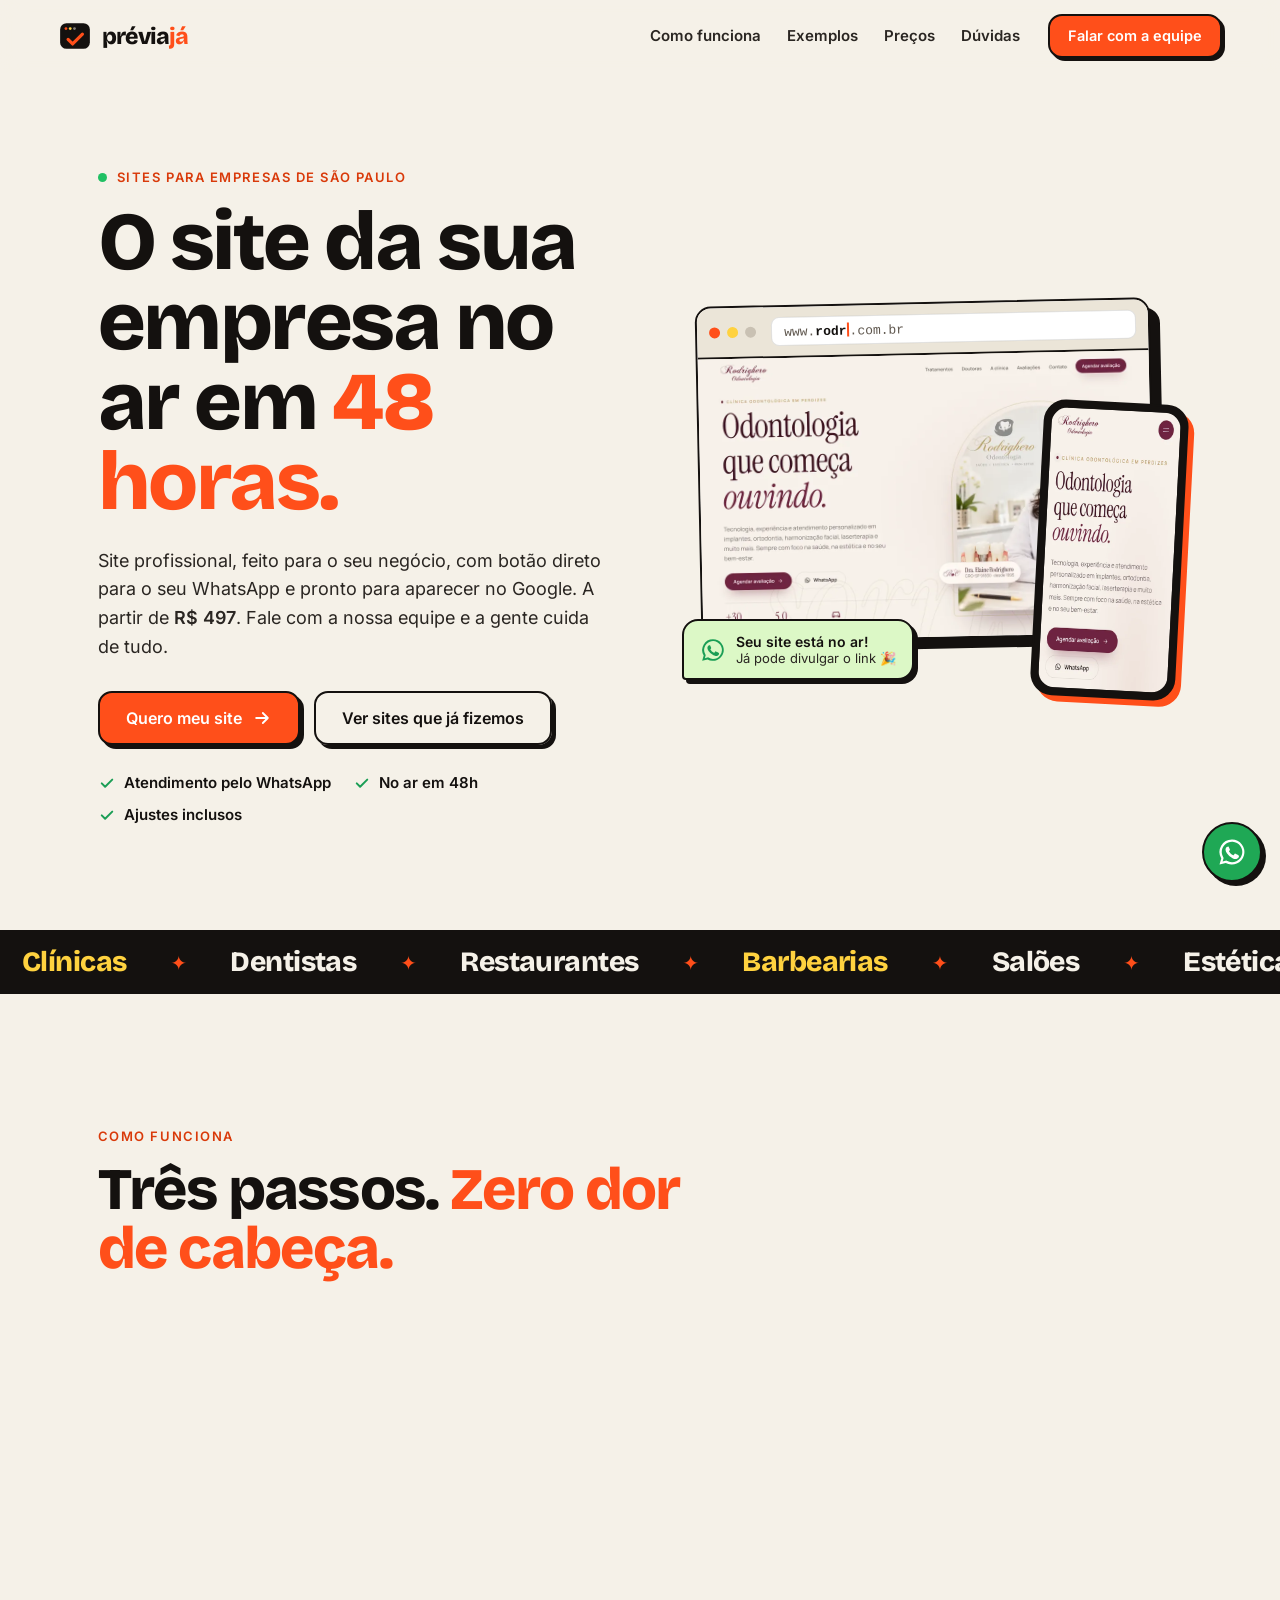
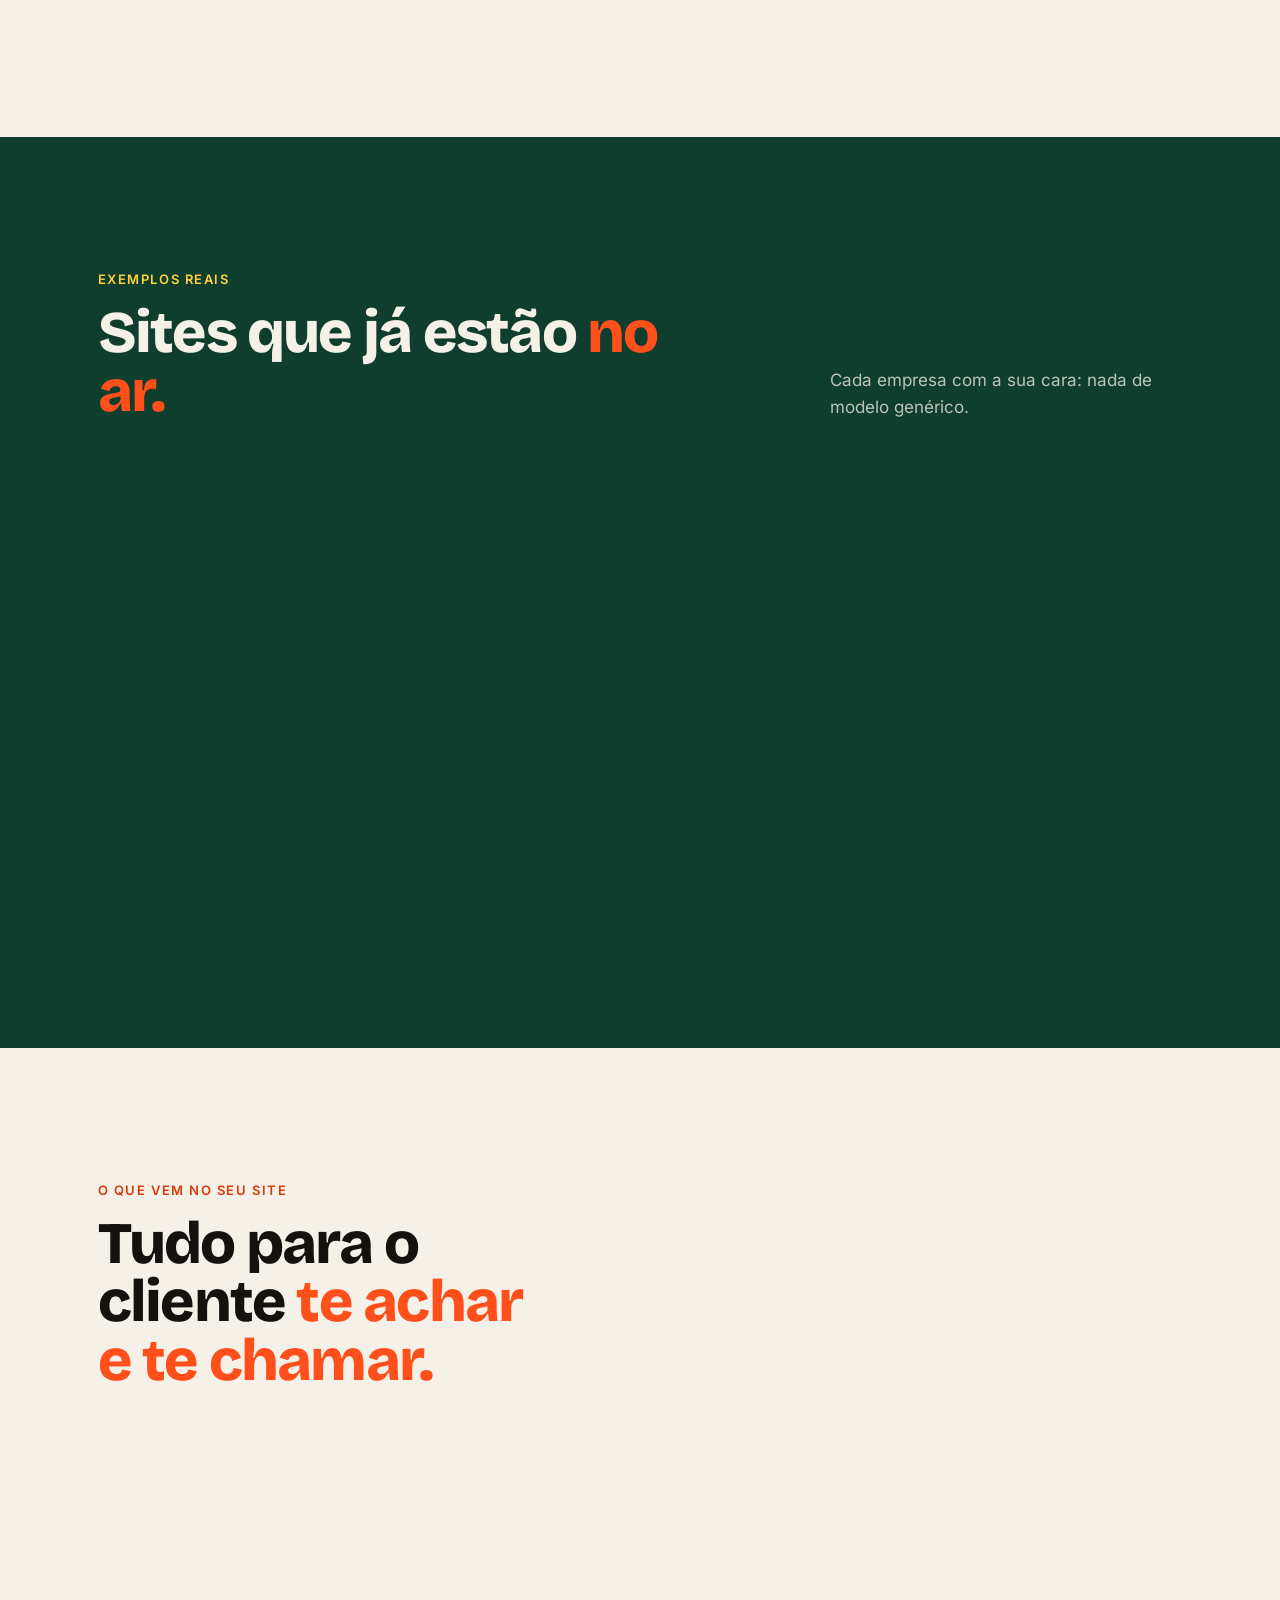
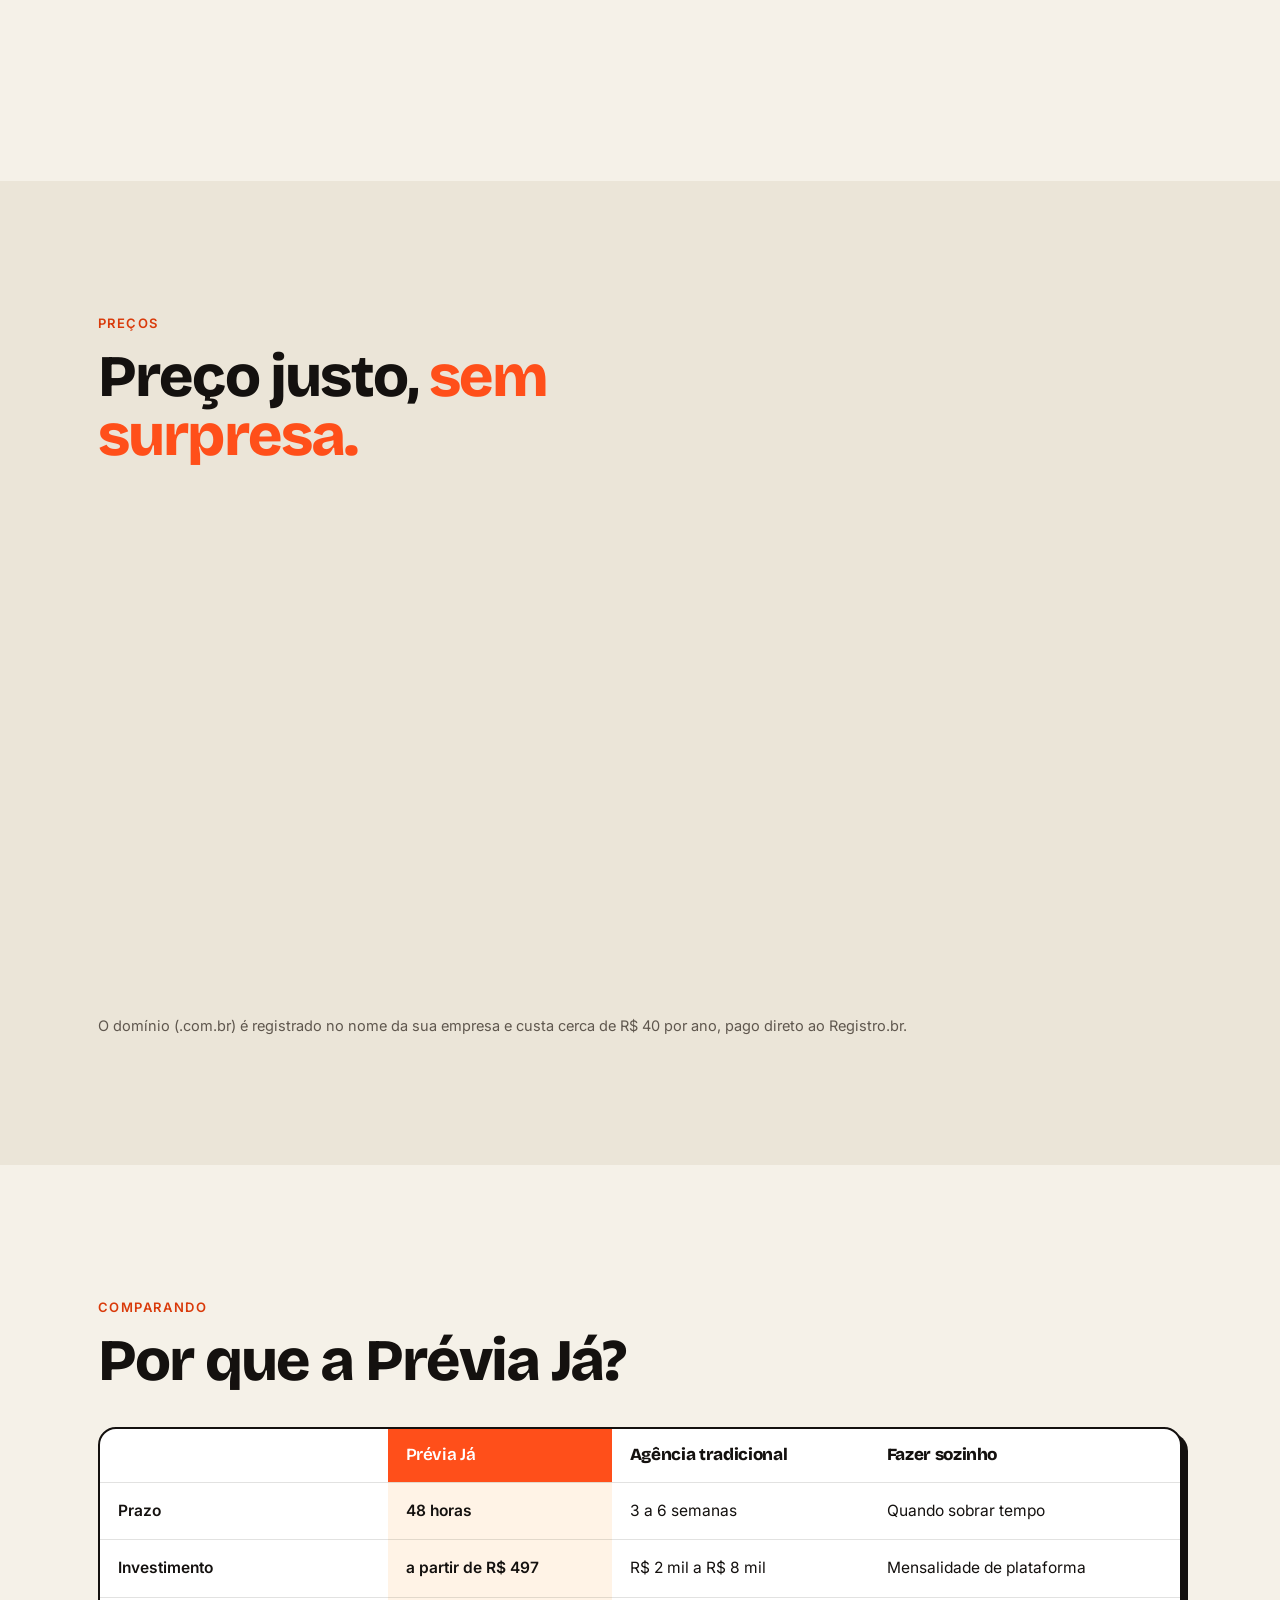
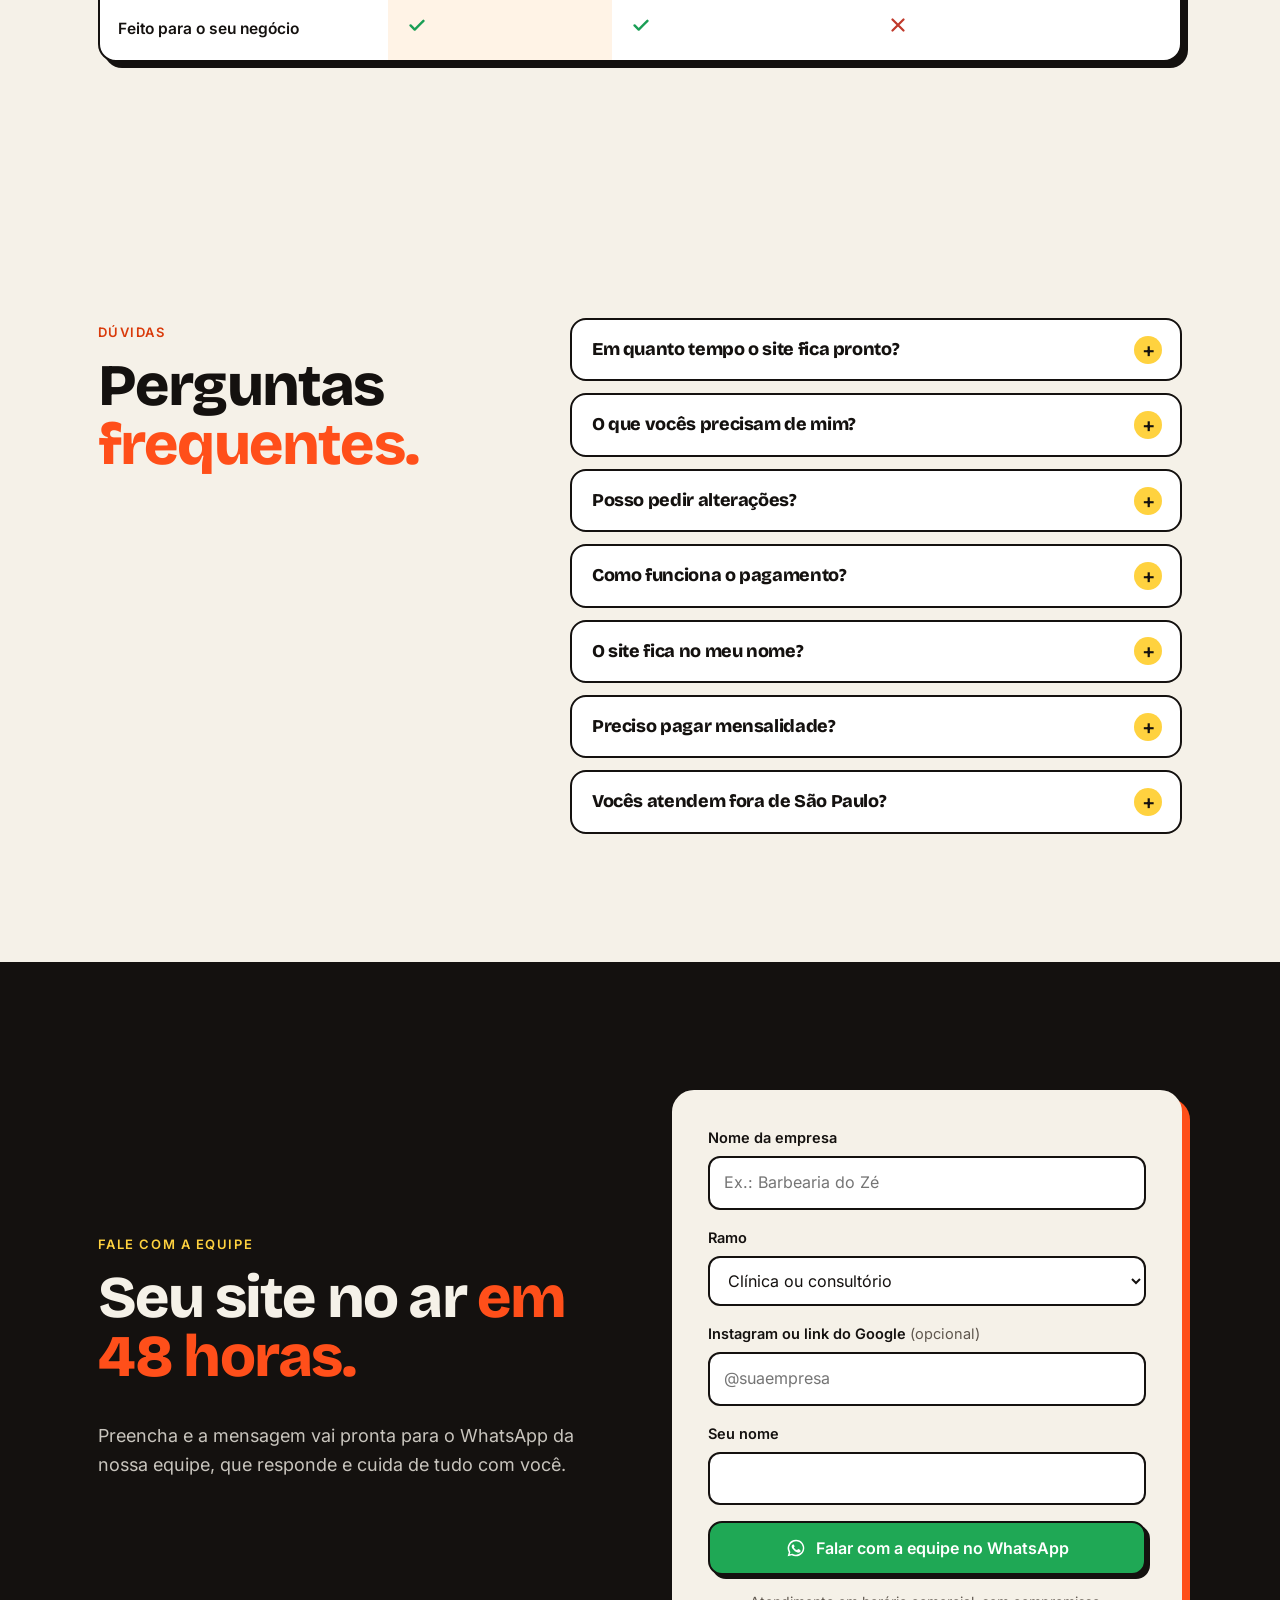
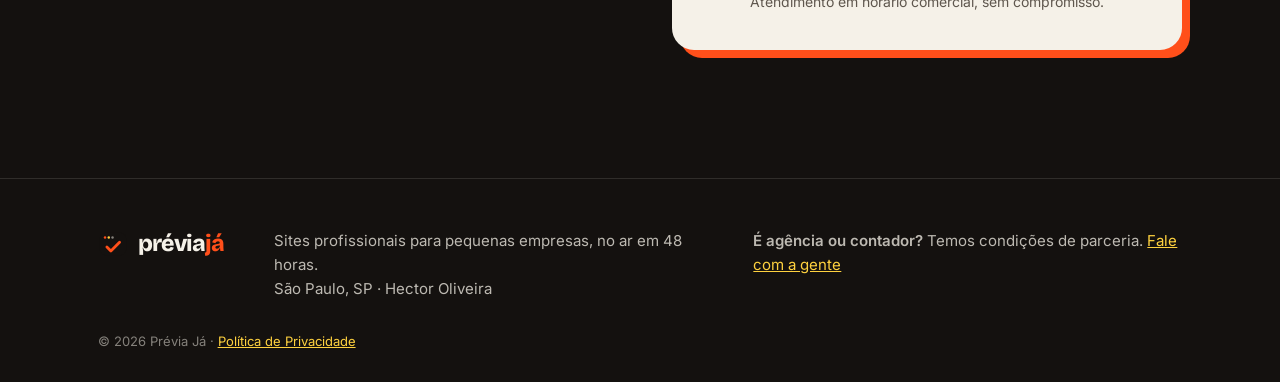
==== commit 2ab3f6a3: "Adiciona página de Política de Privacidade (LGPD) e link no rodapé Co-Authored-By: Claude Opus 5.5 <" ====
--- a/index.html
+++ b/index.html
@@ -24,7 +24,7 @@
 <link rel="apple-touch-icon" href="img/apple-touch-icon.png">
 <link rel="preload" href="fonts/bricolage-grotesque-latin-800-normal.woff2" as="font" type="font/woff2" crossorigin>
 <link rel="preload" href="fonts/inter-latin-400-normal.woff2" as="font" type="font/woff2" crossorigin>
-<link rel="stylesheet" href="styles.css?v=1">
+<link rel="stylesheet" href="styles.css?v=2">
 <script type="application/ld+json">
 {"@context":"https://schema.org","@type":"ProfessionalService","name":"Prévia Já","description":"Criação de sites profissionais para pequenas empresas, no ar em 48 horas.","url":"https://hctoliv.github.io/previaja/","areaServed":"São Paulo, SP","founder":{"@type":"Person","name":"Hector Oliveira"},"offers":[{"@type":"Offer","name":"Site Express","price":"497","priceCurrency":"BRL"},{"@type":"Offer","name":"Site Completo","price":"1497","priceCurrency":"BRL"}]}
 </script>
@@ -265,7 +265,7 @@
     <p>Sites profissionais para pequenas empresas, no ar em 48 horas.<br>São Paulo, SP · Hector Oliveira</p>
     <p class="foot__ag"><b>É agência ou contador?</b> Temos condições de parceria. <a href="#" data-wa="Olá! Tenho uma agência/escritório e quero saber da parceria da Prévia Já.">Fale com a gente</a></p>
   </div>
-  <p class="wrap foot__legal">© <span id="year">2026</span> Prévia Já</p>
+  <p class="wrap foot__legal">© <span id="year">2026</span> Prévia Já · <a class="foot__link" href="privacidade.html">Política de Privacidade</a></p>
 </footer>
 
 <a class="wa-float" href="#" data-wa="Olá! Vim pelo site da Prévia Já e quero saber mais." aria-label="Falar com a Prévia Já no WhatsApp"><svg><use href="#i-wa"/></svg></a>
--- a/styles.css
+++ b/styles.css
@@ -209,3 +209,38 @@
   *, *::before, *::after { animation: none !important; transition: none !important; }
   .rv { opacity: 1; transform: none; }
 }
+
+/* política de privacidade */
+.legal { padding: clamp(40px, 7vw, 80px) 0 clamp(60px, 9vw, 110px); }
+.legal__wrap { max-width: 820px; }
+.legal h1 { font-size: clamp(38px, 6vw, 64px); line-height: 1; margin: 0 0 12px; }
+.legal__meta { margin: 0 0 28px; color: var(--muted); font-size: 15px; }
+.legal .lead { max-width: none; }
+.legal section { padding-top: 34px; scroll-margin-top: 80px; }
+.legal h2 { font-size: clamp(24px, 3vw, 30px); line-height: 1.15; margin: 0 0 14px; max-width: none; }
+.legal h3 { font: 600 18px/1.3 "Inter"; margin: 22px 0 8px; }
+.legal p, .legal li { font-size: 17px; line-height: 1.65; color: var(--ink-2); }
+.legal p { margin: 0 0 14px; }
+.legal ul, .legal ol { margin: 0 0 14px; padding-left: 22px; }
+.legal li { margin: 0 0 8px; }
+.legal a { color: var(--or-deep); text-underline-offset: 3px; }
+.legal .btn { color: #fff; text-decoration: none; margin-top: 6px; }
+.legal__toc { margin: 8px 0 10px; padding: 22px 26px; background: var(--paper-2); border-radius: 18px; }
+.legal__toc b { display: block; font: 600 13px/1 "Inter"; letter-spacing: .12em; text-transform: uppercase; color: var(--muted); margin-bottom: 12px; }
+.legal__toc ol { columns: 2; column-gap: 32px; margin: 0; }
+.legal__toc li { font-size: 15px; margin: 0 0 6px; break-inside: avoid; }
+.legal__table { overflow-x: auto; margin: 6px 0 14px; border: 1px solid var(--line); border-radius: 14px; }
+.legal table { width: 100%; border-collapse: collapse; font-size: 15.5px; }
+.legal th, .legal td { text-align: left; vertical-align: top; padding: 14px 16px; border-bottom: 1px solid var(--line); line-height: 1.5; }
+.legal th { background: var(--paper-2); font-weight: 600; }
+.legal tr:last-child td { border-bottom: 0; }
+.legal__cols { columns: 2; column-gap: 32px; }
+.legal__cols li { break-inside: avoid; }
+.legal__contact { margin-top: 30px; padding: 28px 28px 30px !important; background: var(--ink); border-radius: 22px; }
+.legal__contact h2, .legal__contact p { color: var(--paper); }
+.legal__contact svg { width: 22px; height: 22px; }
+.foot__link { color: var(--yel); }
+@media (max-width: 640px) {
+  .legal__toc ol, .legal__cols { columns: 1; }
+  .legal th, .legal td { padding: 12px; }
+}
